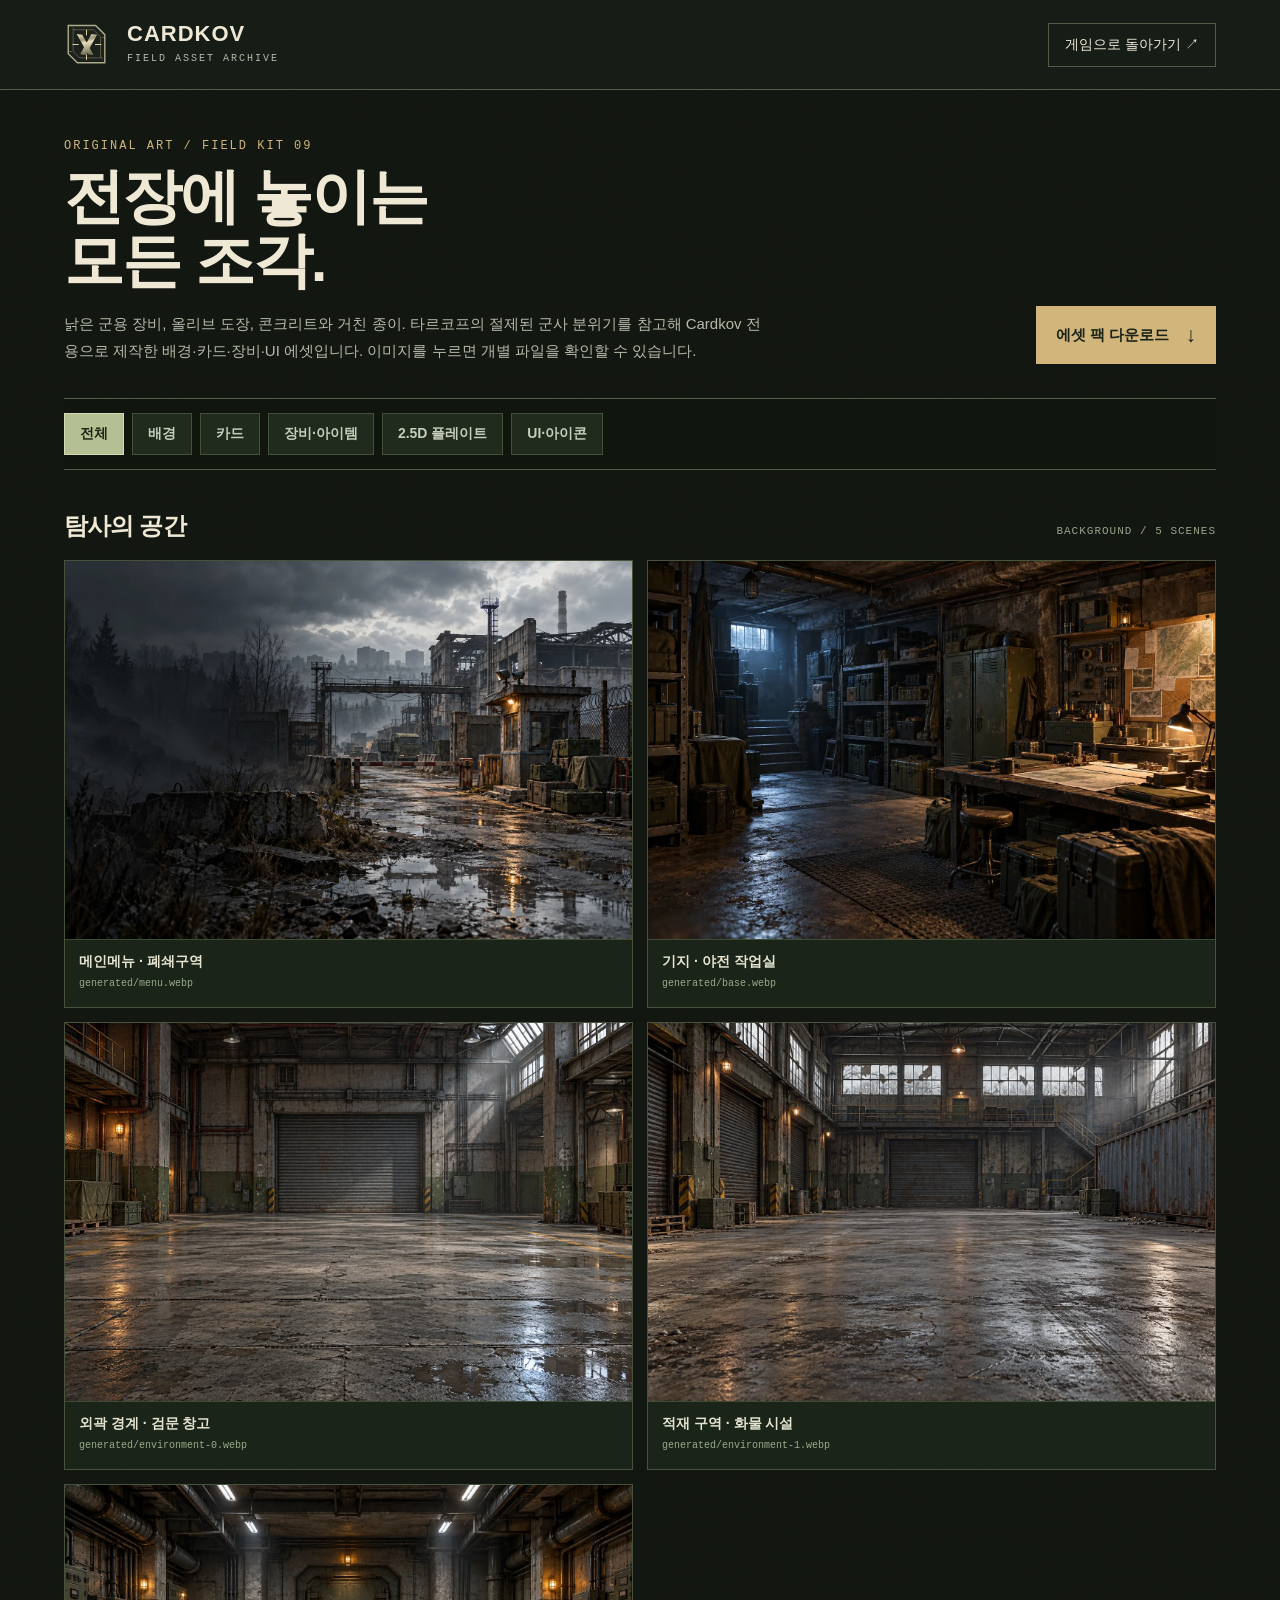
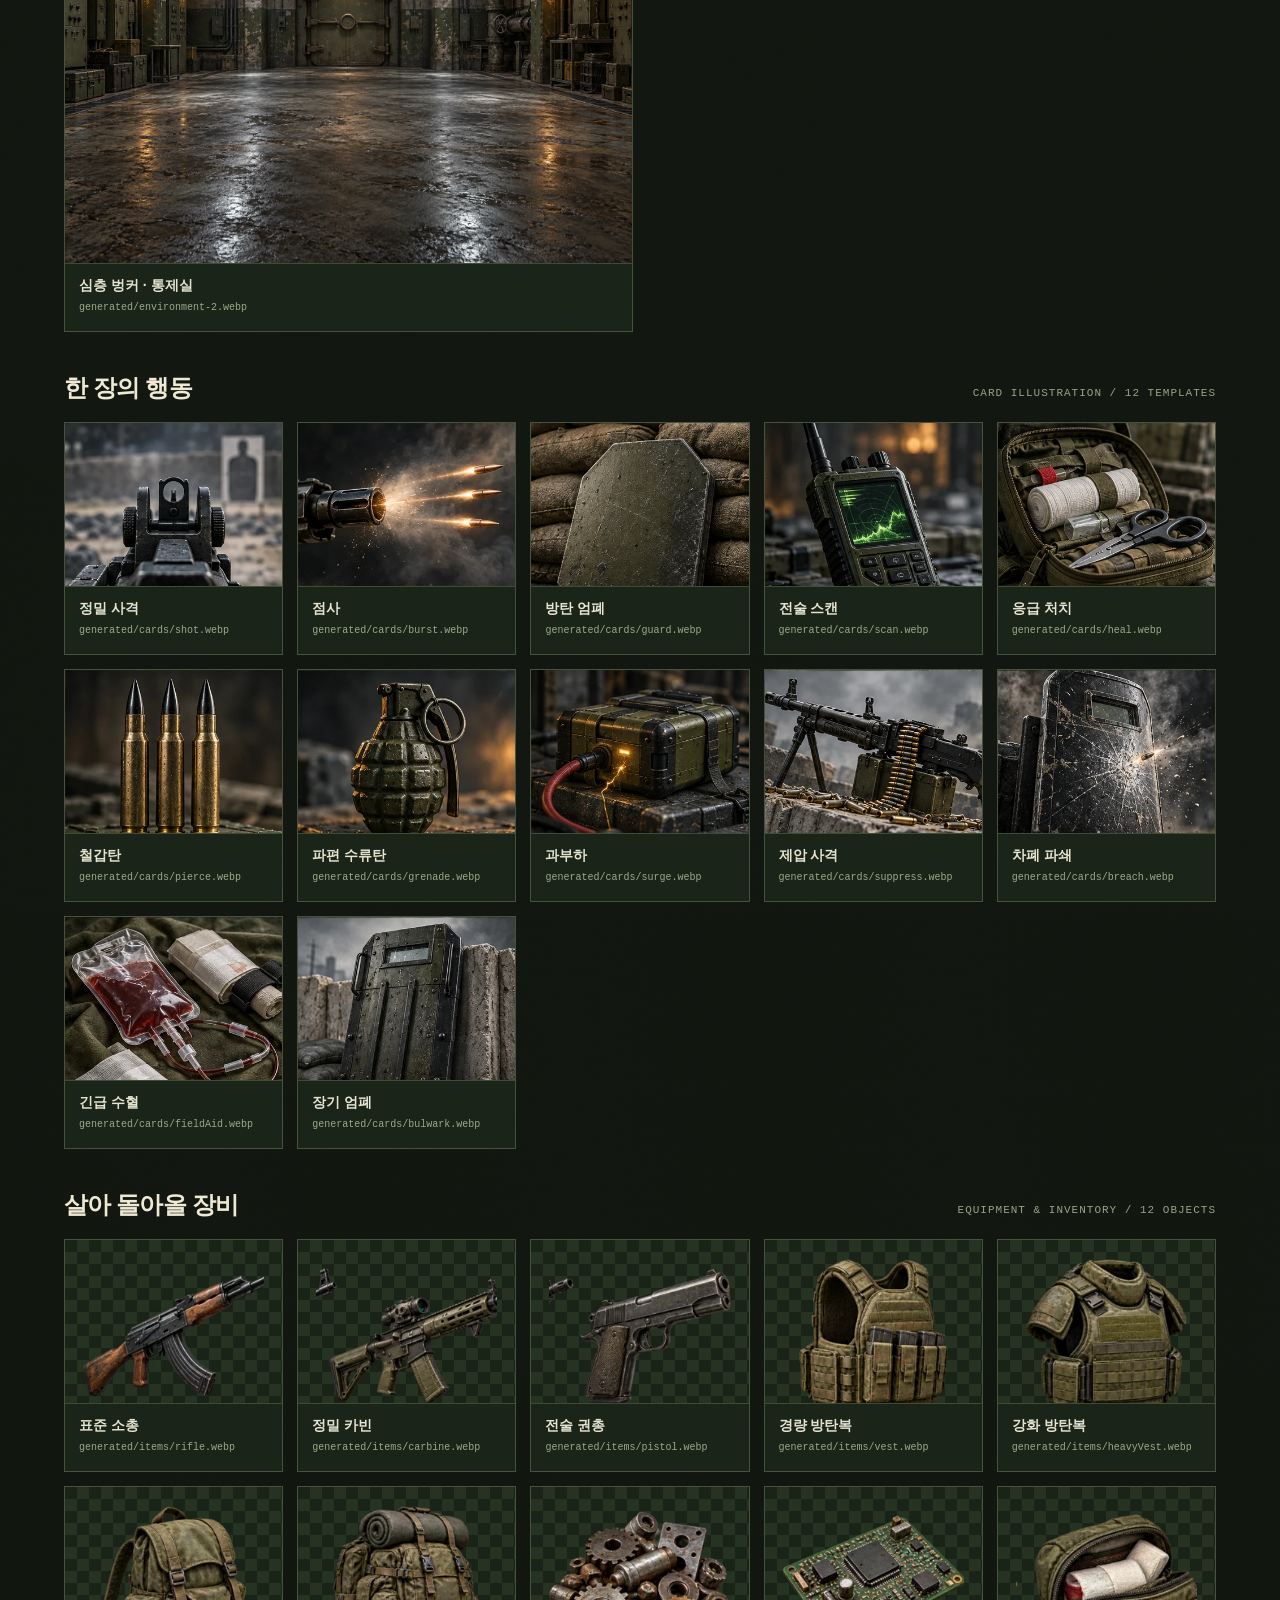
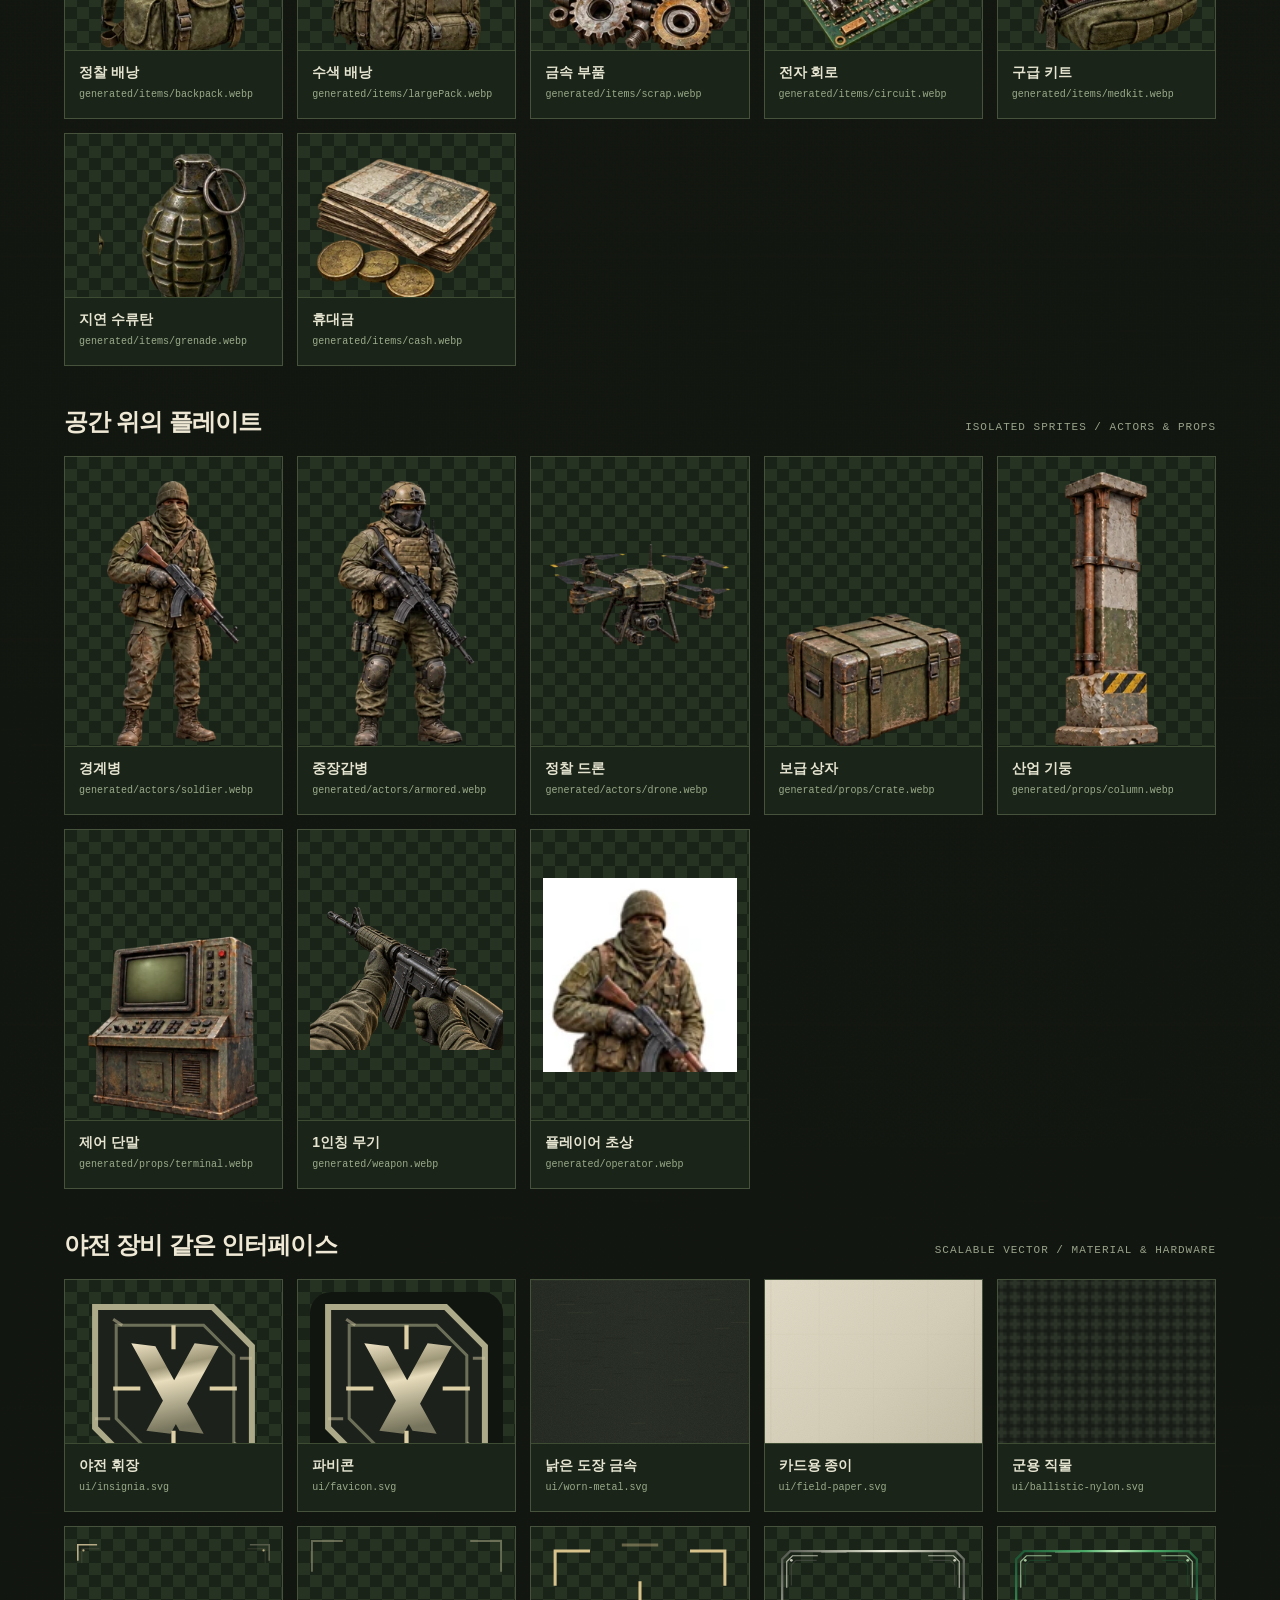
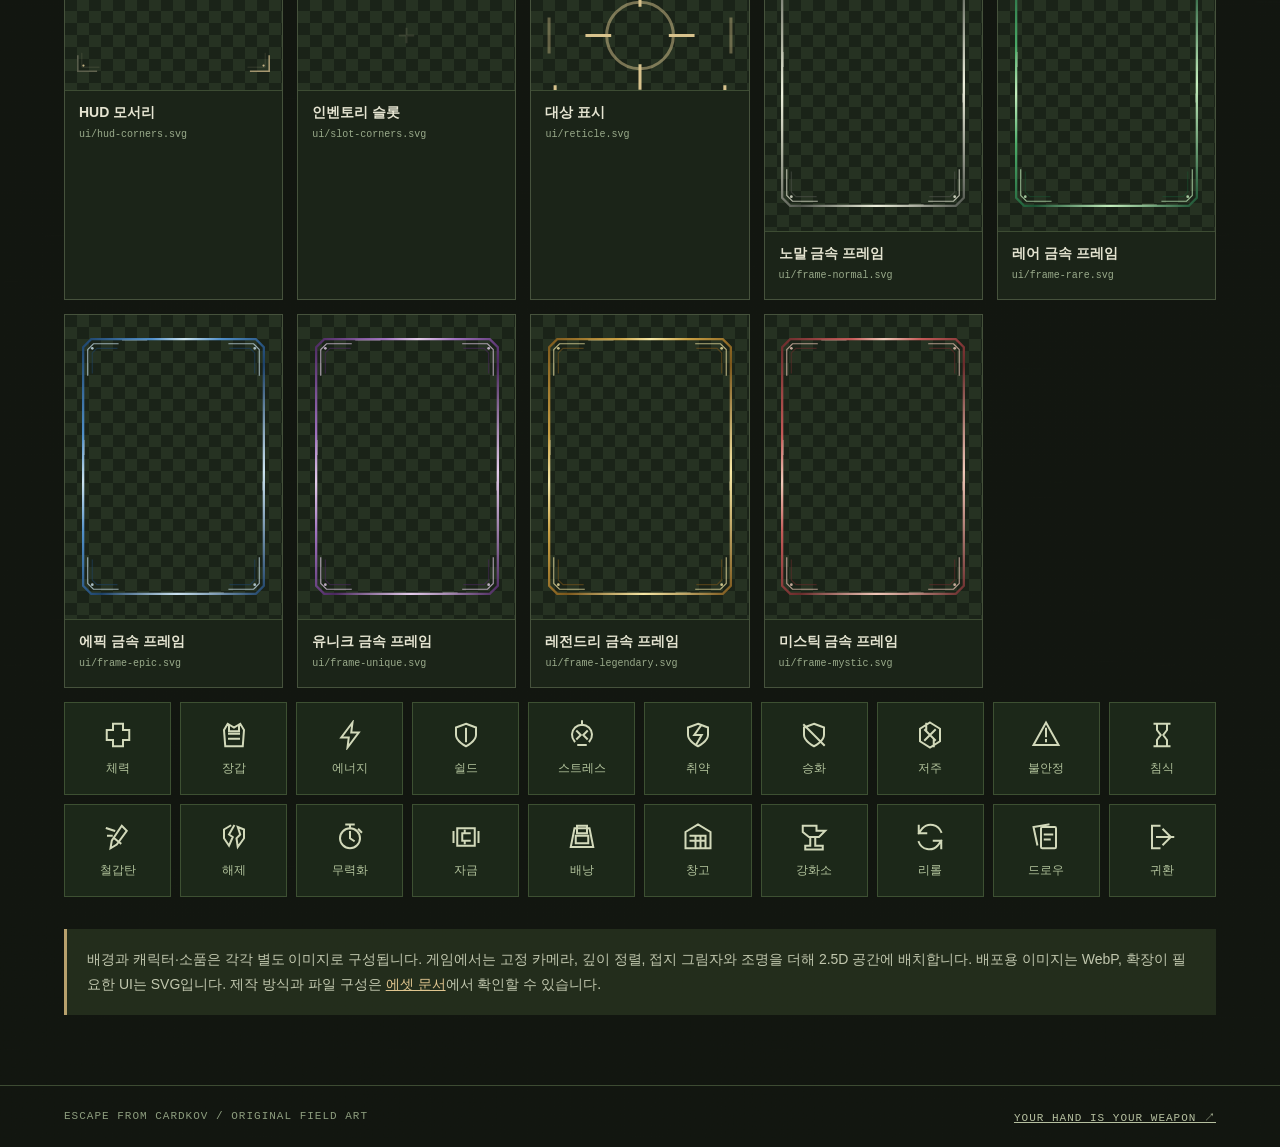
==== assets.html @ 1acfd9c2 "Create original military art pack and integrate Cardkov visual assets" ====
<!doctype html>
<html lang="ko">
<head>
  <meta charset="utf-8">
  <meta name="viewport" content="width=device-width, initial-scale=1">
  <meta name="theme-color" content="#161a15">
  <title>Cardkov — 에셋 보관소</title>
  <link rel="icon" href="assets/ui/favicon.svg">
  <style>
    :root{color-scheme:dark;--paper:#eee8d5;--muted:#b4baa8;--line:#515b45;--olive:#a4b380;--brass:#d1b57a;font-family:Arial,"Apple SD Gothic Neo","Malgun Gothic",sans-serif;background:#11150f;color:var(--paper)}
    *{box-sizing:border-box}body{margin:0;background:linear-gradient(#11150fe8,#11150ff5),url("assets/ui/worn-metal.svg")}a{color:inherit}button,a{-webkit-tap-highlight-color:transparent}a:focus-visible,button:focus-visible{outline:3px solid var(--brass);outline-offset:4px}header{padding:22px clamp(18px,5vw,80px);display:flex;align-items:center;gap:18px;border-bottom:1px solid var(--line);background:#171e16e8}header img{width:45px;height:45px}.brand{font:900 22px/1 Arial,sans-serif;letter-spacing:1px;text-decoration:none}.brand small{display:block;font:10px/1.4 monospace;color:var(--muted);letter-spacing:2px;margin-top:7px}.back{margin-left:auto;text-decoration:none;border:1px solid var(--line);padding:12px 16px;font-size:14px}.back:hover{border-color:var(--brass);color:var(--brass)}main{max-width:1640px;margin:auto;padding:45px clamp(18px,5vw,80px) 70px}.intro{display:grid;grid-template-columns:1fr auto;align-items:end;gap:25px;margin-bottom:34px}.kicker{font:12px monospace;letter-spacing:2px;color:var(--brass)}h1{font-size:clamp(32px,5vw,60px);line-height:1.06;margin:12px 0 18px;letter-spacing:-2px}.intro p{max-width:710px;color:var(--muted);font-size:15px;line-height:1.8;margin-bottom:0}.download{display:inline-flex;align-items:center;gap:16px;padding:17px 20px;background:var(--brass);color:#1b2418;text-decoration:none;font-weight:800;font-size:15px;white-space:nowrap}.download:hover{background:#e5cd9d}.download span{font-size:21px}.filters{position:sticky;top:0;z-index:2;display:flex;gap:8px;overflow:auto;padding:14px 0;background:#11170ff5;backdrop-filter:blur(8px);border-top:1px solid var(--line);border-bottom:1px solid var(--line);margin-bottom:38px}.filters button{flex-shrink:0;font:600 14px Arial,sans-serif;padding:10px 15px;min-height:42px;color:#c6cdbb;background:#212b1d;border:1px solid #43513a;cursor:pointer}.filters button[aria-pressed="true"]{background:#b5bf94;color:#1c2616;border-color:#d2dbb1}.collection{margin-top:40px}.collection[hidden]{display:none}.section-head{display:flex;align-items:baseline;justify-content:space-between;gap:20px;margin-bottom:18px}.section-head h2{font-size:24px;letter-spacing:-.8px;margin:0}.section-head p{font:11px monospace;letter-spacing:1px;color:#99a38a;margin:0}.grid{display:grid;grid-template-columns:repeat(auto-fill,minmax(205px,1fr));gap:14px}.grid.backgrounds{grid-template-columns:repeat(auto-fit,minmax(min(100%,380px),1fr))}figure{margin:0;border:1px solid #46523c;background:#1b2418;min-width:0;transition:border-color .15s}figure:hover{border-color:#a6ad87}.image-link{display:grid;place-items:center;position:relative;aspect-ratio:4/3;background:#11180e;overflow:hidden;text-decoration:none}.image-link img{width:100%;height:100%;object-fit:cover;display:block;transition:transform .25s}.image-link:hover img{transform:scale(1.025)}.backgrounds .image-link{aspect-ratio:3/2}.cutout .image-link{background-color:#1a2318;background-image:linear-gradient(45deg,#263222 25%,transparent 25%),linear-gradient(-45deg,#263222 25%,transparent 25%),linear-gradient(45deg,transparent 75%,#263222 75%),linear-gradient(-45deg,transparent 75%,#263222 75%);background-size:24px 24px;background-position:0 0,0 12px,12px -12px,-12px 0}.cutout .image-link img{object-fit:contain;padding:12px}.plate .image-link{aspect-ratio:3/4}.ui .image-link{aspect-ratio:4/3}.ui img{object-fit:contain;padding:20px}.ui figure.texture img{padding:0;object-fit:cover}.ui figure.frame .image-link{aspect-ratio:5/7}.ui figure.frame img{height:90%;width:90%;padding:6px}.missing{display:grid;place-items:center;padding:20px;color:#a2ae93;text-align:center;font:13px/1.6 monospace}.missing:before{content:"IMAGE UNAVAILABLE";display:block;letter-spacing:1px}.missing img{display:none}figcaption{padding:13px 14px 14px;border-top:1px solid #3d4c33;min-height:68px}figcaption strong{display:block;font-size:14px;color:#e5e4d1}figcaption small{display:block;font:10px/1.6 monospace;color:#9aab8b;overflow-wrap:anywhere;margin-top:5px}.icons{display:grid;grid-template-columns:repeat(auto-fill,minmax(105px,1fr));gap:9px;margin-top:14px}.icon{display:grid;justify-items:center;gap:10px;background:#1c2819;border:1px solid #3d5032;padding:17px 8px;color:#d2d9ba}.icon svg{height:30px;width:30px;fill:none;stroke:currentColor;stroke-width:1.6;stroke-linecap:round;stroke-linejoin:round}.icon span{font-size:12px;color:#b2c39c}.note{padding:18px 20px;margin:32px 0 0;border-left:3px solid #b8a16d;background:#25301de6;color:#c1c7ae;font-size:14px;line-height:1.8}.note a{color:#e0c58f}footer{border-top:1px solid #3d4b33;padding:24px clamp(18px,5vw,80px);display:flex;justify-content:space-between;gap:12px;color:#8d9d7e;font:11px monospace;letter-spacing:1px}footer a{color:#b5bf9f}
    @media(max-width:650px){header{padding:16px 18px;gap:10px}header img{width:34px;height:34px}.brand{font-size:18px}.brand small{font-size:8px;letter-spacing:1px}.back{font-size:12px;padding:10px}.intro{display:block}.download{margin-top:22px;font-size:14px}.grid{grid-template-columns:repeat(2,minmax(0,1fr));gap:9px}figcaption{padding:11px;min-height:75px}figcaption strong{font-size:13px}figcaption small{font-size:9px}.section-head{display:block}.section-head p{margin-top:9px}.filters{margin-bottom:28px}.filters button{padding:10px 12px}.collection{margin-top:30px}.cutout .image-link img{padding:7px}.ui img{padding:10px}footer{flex-direction:column}}
    @media(prefers-reduced-motion:reduce){*{transition:none!important;scroll-behavior:auto!important}}
  </style>
</head>
<body>
  <header><img src="assets/ui/insignia.svg" alt=""><a class="brand" href="./?v=9">CARDKOV<small>FIELD ASSET ARCHIVE</small></a><a class="back" href="./?v=9">게임으로 돌아가기 ↗</a></header>
  <main>
    <div class="intro"><div><span class="kicker">ORIGINAL ART / FIELD KIT 09</span><h1>전장에 놓이는<br>모든 조각.</h1><p>낡은 군용 장비, 올리브 도장, 콘크리트와 거친 종이. 타르코프의 절제된 군사 분위기를 참고해 Cardkov 전용으로 제작한 배경·카드·장비·UI 에셋입니다. 이미지를 누르면 개별 파일을 확인할 수 있습니다.</p></div><a class="download" href="assets/cardkov-art-pack.zip" download>에셋 팩 다운로드 <span>↓</span></a></div>
    <nav class="filters" aria-label="에셋 종류"><button data-filter="all" aria-pressed="true">전체</button><button data-filter="backgrounds" aria-pressed="false">배경</button><button data-filter="cards" aria-pressed="false">카드</button><button data-filter="items" aria-pressed="false">장비·아이템</button><button data-filter="plates" aria-pressed="false">2.5D 플레이트</button><button data-filter="ui" aria-pressed="false">UI·아이콘</button></nav>
    <div id="collections"></div>
    <p class="note">배경과 캐릭터·소품은 각각 별도 이미지로 구성됩니다. 게임에서는 고정 카메라, 깊이 정렬, 접지 그림자와 조명을 더해 2.5D 공간에 배치합니다. 배포용 이미지는 WebP, 확장이 필요한 UI는 SVG입니다. 제작 방식과 파일 구성은 <a href="docs/asset-pack.md">에셋 문서</a>에서 확인할 수 있습니다.</p>
  </main>
  <footer><span>ESCAPE FROM CARDKOV / ORIGINAL FIELD ART</span><a href="./?v=9">YOUR HAND IS YOUR WEAPON ↗</a></footer>
  <script>
    "use strict";
    const groups=[
      {id:"backgrounds",title:"탐사의 공간",subtitle:"BACKGROUND / 5 SCENES",className:"backgrounds",files:[["메인메뉴 · 폐쇄구역","generated/menu.webp"],["기지 · 야전 작업실","generated/base.webp"],["외곽 경계 · 검문 창고","generated/environment-0.webp"],["적재 구역 · 화물 시설","generated/environment-1.webp"],["심층 벙커 · 통제실","generated/environment-2.webp"]]},
      {id:"cards",title:"한 장의 행동",subtitle:"CARD ILLUSTRATION / 12 TEMPLATES",files:[["정밀 사격","shot"],["점사","burst"],["방탄 엄폐","guard"],["전술 스캔","scan"],["응급 처치","heal"],["철갑탄","pierce"],["파편 수류탄","grenade"],["과부하","surge"],["제압 사격","suppress"],["차폐 파쇄","breach"],["긴급 수혈","fieldAid"],["장기 엄폐","bulwark"]].map(([name,id])=>[name,`generated/cards/${id}.webp`])},
      {id:"items",title:"살아 돌아올 장비",subtitle:"EQUIPMENT & INVENTORY / 12 OBJECTS",className:"cutout",files:[["표준 소총","rifle"],["정밀 카빈","carbine"],["전술 권총","pistol"],["경량 방탄복","vest"],["강화 방탄복","heavyVest"],["정찰 배낭","backpack"],["수색 배낭","largePack"],["금속 부품","scrap"],["전자 회로","circuit"],["구급 키트","medkit"],["지연 수류탄","grenade"],["휴대금","cash"]].map(([name,id])=>[name,`generated/items/${id}.webp`])},
      {id:"plates",title:"공간 위의 플레이트",subtitle:"ISOLATED SPRITES / ACTORS & PROPS",className:"cutout plate",files:[["경계병","generated/actors/soldier.webp"],["중장갑병","generated/actors/armored.webp"],["정찰 드론","generated/actors/drone.webp"],["보급 상자","generated/props/crate.webp"],["산업 기둥","generated/props/column.webp"],["제어 단말","generated/props/terminal.webp"],["1인칭 무기","generated/weapon.webp"],["플레이어 초상","generated/operator.webp"]]},
      {id:"ui",title:"야전 장비 같은 인터페이스",subtitle:"SCALABLE VECTOR / MATERIAL & HARDWARE",className:"cutout ui",files:[["야전 휘장","ui/insignia.svg"],["파비콘","ui/favicon.svg"],["낡은 도장 금속","ui/worn-metal.svg","texture"],["카드용 종이","ui/field-paper.svg","texture"],["군용 직물","ui/ballistic-nylon.svg","texture"],["HUD 모서리","ui/hud-corners.svg"],["인벤토리 슬롯","ui/slot-corners.svg"],["대상 표시","ui/reticle.svg"],...[ ["노말","normal"],["레어","rare"],["에픽","epic"],["유니크","unique"],["레전드리","legendary"],["미스틱","mystic"]].map(([name,id])=>[`${name} 금속 프레임`,`ui/frame-${id}.svg`,"frame"])]}
    ];
    const icons=[["체력","health"],["장갑","armor"],["에너지","energy"],["쉴드","shield"],["스트레스","stress"],["취약","vulnerable"],["승화","seal"],["저주","curse"],["불안정","unstable"],["침식","erosion"],["철갑탄","pierce"],["해제","shatter"],["무력화","delay"],["자금","currency"],["배낭","backpack"],["창고","warehouse"],["강화소","forge"],["리롤","reroll"],["드로우","draw"],["귀환","extract"]];
    const root=document.getElementById("collections");
    root.innerHTML=groups.map(group=>`<section class="collection" data-category="${group.id}" aria-labelledby="title-${group.id}"><div class="section-head"><h2 id="title-${group.id}">${group.title}</h2><p>${group.subtitle}</p></div><div class="grid ${group.className||""}">${group.files.map(([name,path,type])=>`<figure class="${type||""}"><a class="image-link" href="assets/${path}" target="_blank" rel="noopener" aria-label="${name} 원본 파일 열기"><img src="assets/${path}" alt="${name}" loading="lazy" decoding="async"></a><figcaption><strong>${name}</strong><small>${path}</small></figcaption></figure>`).join("")}</div>${group.id==="ui"?`<div class="icons">${icons.map(([name,id])=>`<div class="icon"><svg role="img" aria-label="${name}"><use href="assets/ui/field-icons.svg#${id}"/></svg><span>${name}</span></div>`).join("")}</div>`:""}</section>`).join("");
    root.addEventListener("error",event=>{if(event.target.tagName==="IMG"){event.target.closest(".image-link").classList.add("missing");event.target.removeAttribute("alt");}},true);
    document.querySelector(".filters").addEventListener("click",event=>{const button=event.target.closest("[data-filter]");if(!button)return;document.querySelectorAll("[data-filter]").forEach(node=>node.setAttribute("aria-pressed",String(node===button)));document.querySelectorAll("[data-category]").forEach(section=>section.hidden=button.dataset.filter!=="all"&&button.dataset.filter!==section.dataset.category);});
  </script>
</body>
</html>
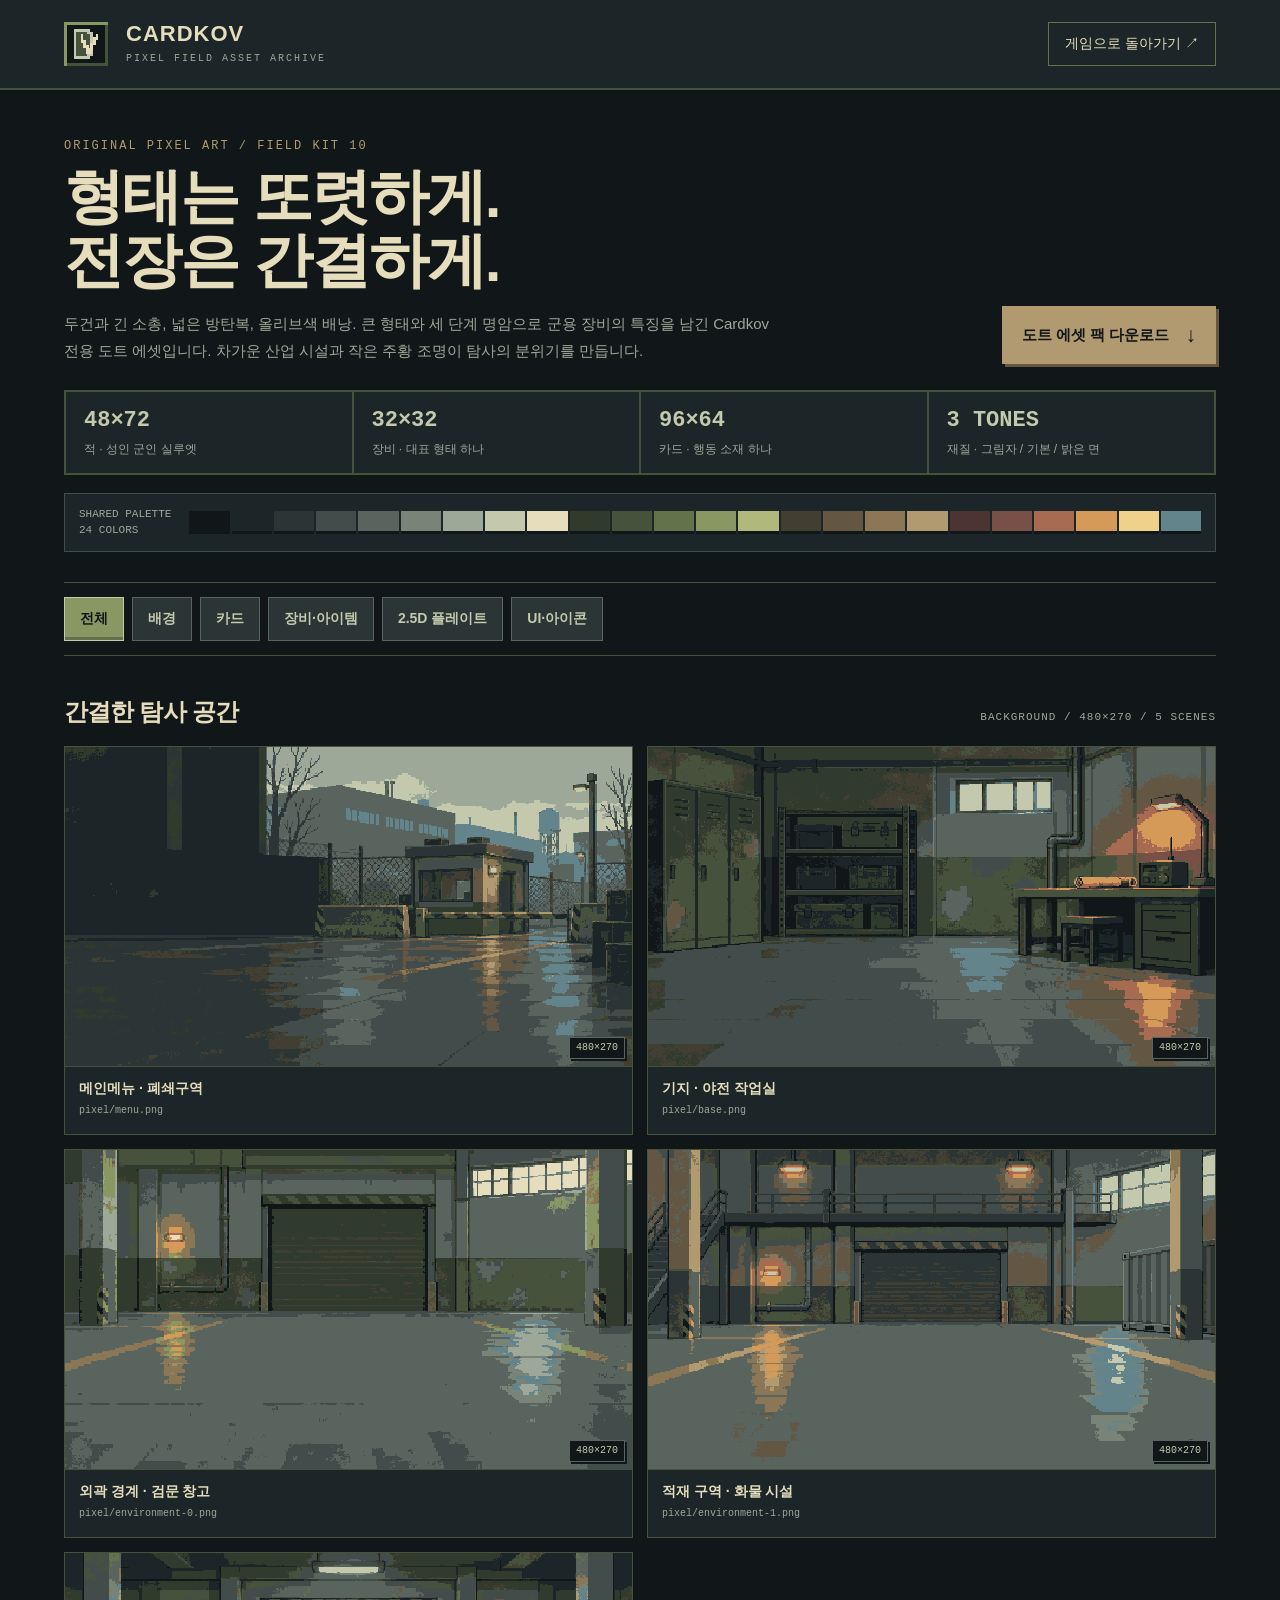
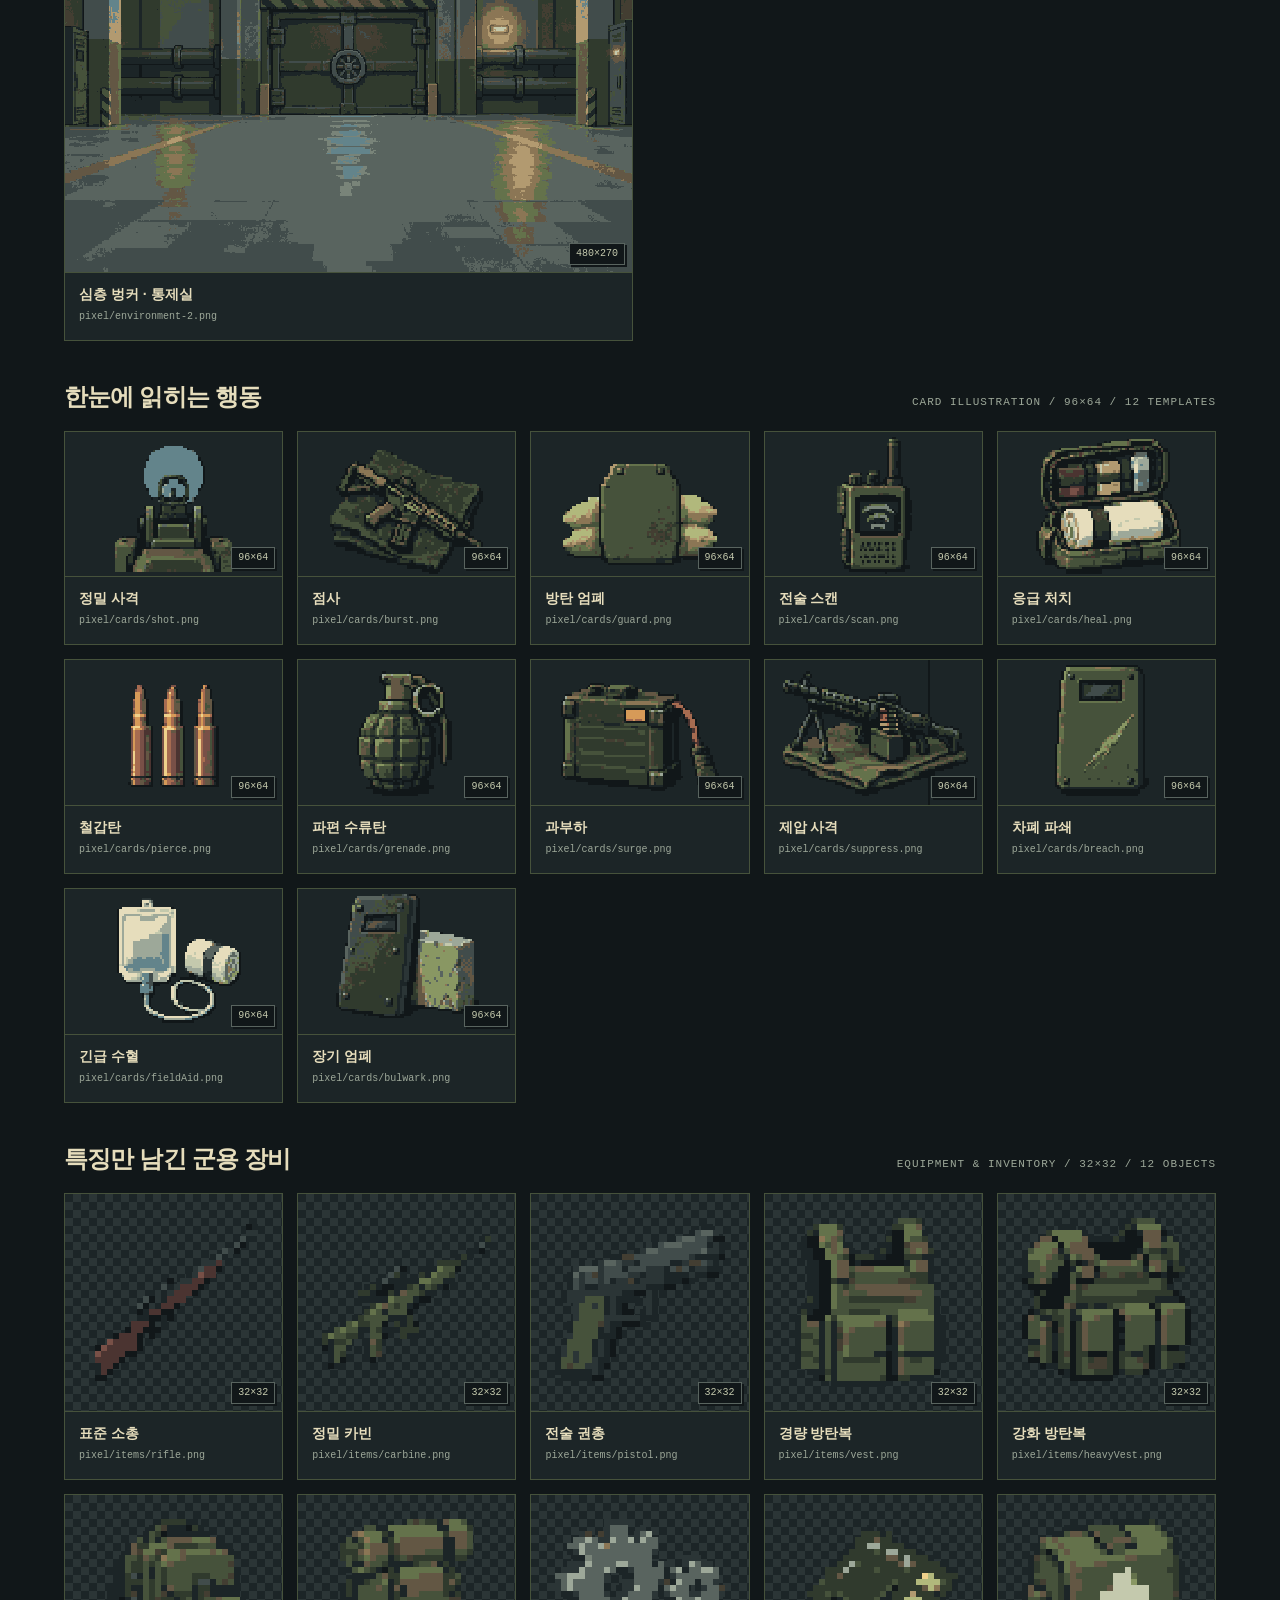
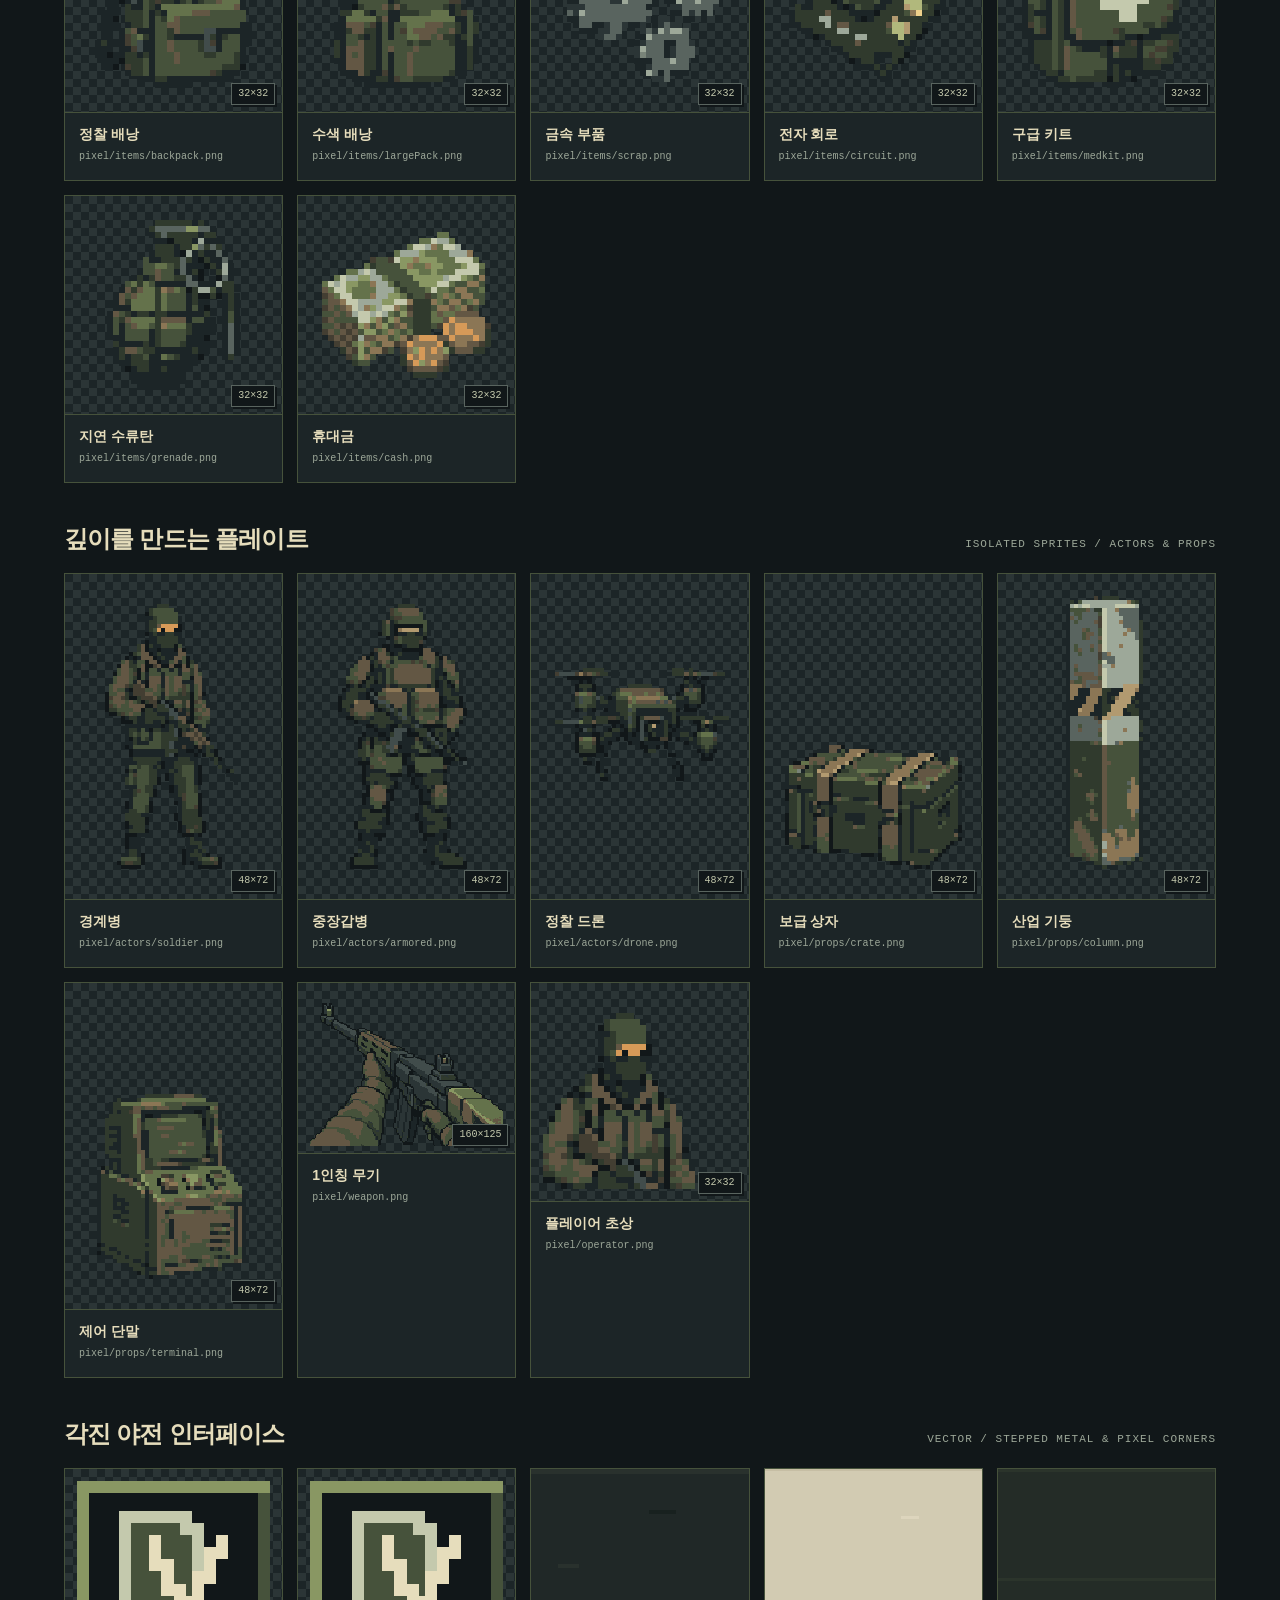
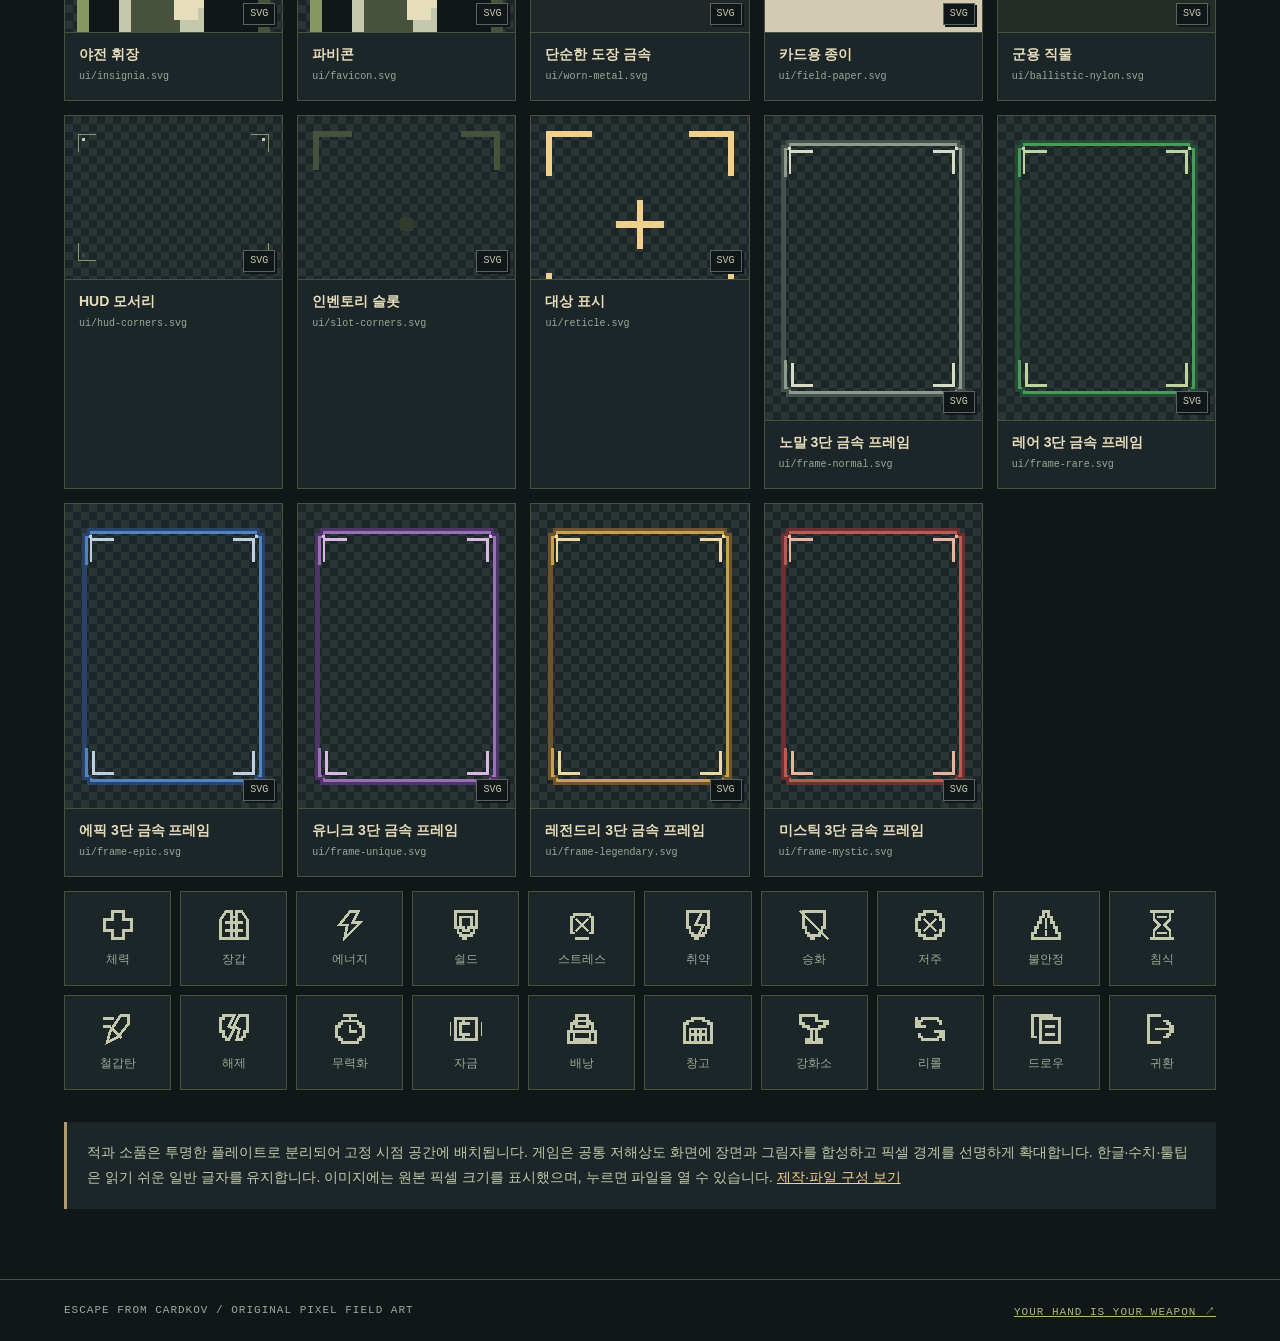
==== commit 952ff41f: "Unify Cardkov visuals with simplified military pixel art" ====
--- a/assets.html
+++ b/assets.html
@@ -3,38 +3,41 @@
 <head>
   <meta charset="utf-8">
   <meta name="viewport" content="width=device-width, initial-scale=1">
-  <meta name="theme-color" content="#161a15">
-  <title>Cardkov — 에셋 보관소</title>
-  <link rel="icon" href="assets/ui/favicon.svg">
+  <meta name="theme-color" content="#111719">
+  <title>Cardkov — 밀리터리 도트 에셋</title>
+  <link rel="icon" href="assets/ui/favicon.svg?v=10">
   <style>
-    :root{color-scheme:dark;--paper:#eee8d5;--muted:#b4baa8;--line:#515b45;--olive:#a4b380;--brass:#d1b57a;font-family:Arial,"Apple SD Gothic Neo","Malgun Gothic",sans-serif;background:#11150f;color:var(--paper)}
-    *{box-sizing:border-box}body{margin:0;background:linear-gradient(#11150fe8,#11150ff5),url("assets/ui/worn-metal.svg")}a{color:inherit}button,a{-webkit-tap-highlight-color:transparent}a:focus-visible,button:focus-visible{outline:3px solid var(--brass);outline-offset:4px}header{padding:22px clamp(18px,5vw,80px);display:flex;align-items:center;gap:18px;border-bottom:1px solid var(--line);background:#171e16e8}header img{width:45px;height:45px}.brand{font:900 22px/1 Arial,sans-serif;letter-spacing:1px;text-decoration:none}.brand small{display:block;font:10px/1.4 monospace;color:var(--muted);letter-spacing:2px;margin-top:7px}.back{margin-left:auto;text-decoration:none;border:1px solid var(--line);padding:12px 16px;font-size:14px}.back:hover{border-color:var(--brass);color:var(--brass)}main{max-width:1640px;margin:auto;padding:45px clamp(18px,5vw,80px) 70px}.intro{display:grid;grid-template-columns:1fr auto;align-items:end;gap:25px;margin-bottom:34px}.kicker{font:12px monospace;letter-spacing:2px;color:var(--brass)}h1{font-size:clamp(32px,5vw,60px);line-height:1.06;margin:12px 0 18px;letter-spacing:-2px}.intro p{max-width:710px;color:var(--muted);font-size:15px;line-height:1.8;margin-bottom:0}.download{display:inline-flex;align-items:center;gap:16px;padding:17px 20px;background:var(--brass);color:#1b2418;text-decoration:none;font-weight:800;font-size:15px;white-space:nowrap}.download:hover{background:#e5cd9d}.download span{font-size:21px}.filters{position:sticky;top:0;z-index:2;display:flex;gap:8px;overflow:auto;padding:14px 0;background:#11170ff5;backdrop-filter:blur(8px);border-top:1px solid var(--line);border-bottom:1px solid var(--line);margin-bottom:38px}.filters button{flex-shrink:0;font:600 14px Arial,sans-serif;padding:10px 15px;min-height:42px;color:#c6cdbb;background:#212b1d;border:1px solid #43513a;cursor:pointer}.filters button[aria-pressed="true"]{background:#b5bf94;color:#1c2616;border-color:#d2dbb1}.collection{margin-top:40px}.collection[hidden]{display:none}.section-head{display:flex;align-items:baseline;justify-content:space-between;gap:20px;margin-bottom:18px}.section-head h2{font-size:24px;letter-spacing:-.8px;margin:0}.section-head p{font:11px monospace;letter-spacing:1px;color:#99a38a;margin:0}.grid{display:grid;grid-template-columns:repeat(auto-fill,minmax(205px,1fr));gap:14px}.grid.backgrounds{grid-template-columns:repeat(auto-fit,minmax(min(100%,380px),1fr))}figure{margin:0;border:1px solid #46523c;background:#1b2418;min-width:0;transition:border-color .15s}figure:hover{border-color:#a6ad87}.image-link{display:grid;place-items:center;position:relative;aspect-ratio:4/3;background:#11180e;overflow:hidden;text-decoration:none}.image-link img{width:100%;height:100%;object-fit:cover;display:block;transition:transform .25s}.image-link:hover img{transform:scale(1.025)}.backgrounds .image-link{aspect-ratio:3/2}.cutout .image-link{background-color:#1a2318;background-image:linear-gradient(45deg,#263222 25%,transparent 25%),linear-gradient(-45deg,#263222 25%,transparent 25%),linear-gradient(45deg,transparent 75%,#263222 75%),linear-gradient(-45deg,transparent 75%,#263222 75%);background-size:24px 24px;background-position:0 0,0 12px,12px -12px,-12px 0}.cutout .image-link img{object-fit:contain;padding:12px}.plate .image-link{aspect-ratio:3/4}.ui .image-link{aspect-ratio:4/3}.ui img{object-fit:contain;padding:20px}.ui figure.texture img{padding:0;object-fit:cover}.ui figure.frame .image-link{aspect-ratio:5/7}.ui figure.frame img{height:90%;width:90%;padding:6px}.missing{display:grid;place-items:center;padding:20px;color:#a2ae93;text-align:center;font:13px/1.6 monospace}.missing:before{content:"IMAGE UNAVAILABLE";display:block;letter-spacing:1px}.missing img{display:none}figcaption{padding:13px 14px 14px;border-top:1px solid #3d4c33;min-height:68px}figcaption strong{display:block;font-size:14px;color:#e5e4d1}figcaption small{display:block;font:10px/1.6 monospace;color:#9aab8b;overflow-wrap:anywhere;margin-top:5px}.icons{display:grid;grid-template-columns:repeat(auto-fill,minmax(105px,1fr));gap:9px;margin-top:14px}.icon{display:grid;justify-items:center;gap:10px;background:#1c2819;border:1px solid #3d5032;padding:17px 8px;color:#d2d9ba}.icon svg{height:30px;width:30px;fill:none;stroke:currentColor;stroke-width:1.6;stroke-linecap:round;stroke-linejoin:round}.icon span{font-size:12px;color:#b2c39c}.note{padding:18px 20px;margin:32px 0 0;border-left:3px solid #b8a16d;background:#25301de6;color:#c1c7ae;font-size:14px;line-height:1.8}.note a{color:#e0c58f}footer{border-top:1px solid #3d4b33;padding:24px clamp(18px,5vw,80px);display:flex;justify-content:space-between;gap:12px;color:#8d9d7e;font:11px monospace;letter-spacing:1px}footer a{color:#b5bf9f}
-    @media(max-width:650px){header{padding:16px 18px;gap:10px}header img{width:34px;height:34px}.brand{font-size:18px}.brand small{font-size:8px;letter-spacing:1px}.back{font-size:12px;padding:10px}.intro{display:block}.download{margin-top:22px;font-size:14px}.grid{grid-template-columns:repeat(2,minmax(0,1fr));gap:9px}figcaption{padding:11px;min-height:75px}figcaption strong{font-size:13px}figcaption small{font-size:9px}.section-head{display:block}.section-head p{margin-top:9px}.filters{margin-bottom:28px}.filters button{padding:10px 12px}.collection{margin-top:30px}.cutout .image-link img{padding:7px}.ui img{padding:10px}footer{flex-direction:column}}
-    @media(prefers-reduced-motion:reduce){*{transition:none!important;scroll-behavior:auto!important}}
+    :root{color-scheme:dark;--paper:#e6ddbc;--muted:#9da899;--line:#46523b;--olive:#899763;--brass:#b29a70;font-family:Arial,"Apple SD Gothic Neo","Malgun Gothic",sans-serif;background:#111719;color:var(--paper)}
+    *{box-sizing:border-box}body{margin:0;background:#111719}a{color:inherit}button,a{-webkit-tap-highlight-color:transparent}a:focus-visible,button:focus-visible{outline:3px solid #efd18b;outline-offset:4px}header{padding:22px clamp(18px,5vw,80px);display:flex;align-items:center;gap:18px;border-bottom:2px solid var(--line);background:#1c2527}header img{width:44px;height:44px;image-rendering:pixelated}.brand{font:900 22px/1 Arial,sans-serif;letter-spacing:1px;text-decoration:none}.brand small{display:block;font:10px/1.4 monospace;color:var(--muted);letter-spacing:2px;margin-top:7px}.back{margin-left:auto;text-decoration:none;border:1px solid #64724b;padding:12px 16px;font-size:14px}.back:hover{border-color:var(--brass);color:var(--brass)}main{max-width:1640px;margin:auto;padding:45px clamp(18px,5vw,80px) 70px}.intro{display:grid;grid-template-columns:1fr auto;align-items:end;gap:25px;margin-bottom:26px}.kicker{font:12px monospace;letter-spacing:2px;color:var(--brass)}h1{font-size:clamp(32px,5vw,60px);line-height:1.06;margin:12px 0 18px;letter-spacing:-2px}.intro p{max-width:710px;color:var(--muted);font-size:15px;line-height:1.8;margin-bottom:0}.download{display:inline-flex;align-items:center;gap:16px;padding:17px 20px;background:var(--brass);color:#111719;text-decoration:none;font-weight:800;font-size:15px;white-space:nowrap;box-shadow:3px 3px 0 #635744}.download:hover{background:#efd18b}.download span{font-size:21px}.style-key{display:grid;grid-template-columns:repeat(4,minmax(0,1fr));gap:2px;background:#46523b;border:2px solid #46523b;margin:0 0 18px}.style-key div{background:#1c2527;padding:15px 18px}.style-key b{display:block;color:#c4c9ad;font:700 22px/1.3 monospace}.style-key span{display:block;font-size:12px;color:var(--muted);margin-top:5px}.palette-row{display:flex;align-items:center;gap:18px;margin-bottom:30px;padding:12px 14px;border:1px solid #414c4b;background:#1c2527}.palette-row>span{flex:0 0 auto;font:11px/1.5 monospace;color:var(--muted)}.palette{display:grid;grid-template-columns:repeat(24,minmax(0,1fr));flex:1;min-width:0;gap:2px}.palette i{display:block;min-height:23px;border-bottom:3px solid #111719}.filters{position:sticky;top:0;z-index:2;display:flex;gap:8px;overflow:auto;padding:14px 0;background:#111719;border-top:1px solid var(--line);border-bottom:1px solid var(--line);margin-bottom:38px}.filters button{flex-shrink:0;font:600 14px Arial,sans-serif;padding:10px 15px;min-height:44px;color:#c4c9ad;background:#2b3536;border:1px solid #59645f;cursor:pointer}.filters button[aria-pressed="true"]{background:#899763;color:#111719;border-color:#c4c9ad;box-shadow:inset 0 -3px #64724b}.collection{margin-top:40px}.collection[hidden]{display:none}.section-head{display:flex;align-items:baseline;justify-content:space-between;gap:20px;margin-bottom:18px}.section-head h2{font-size:24px;letter-spacing:-.8px;margin:0}.section-head p{font:11px monospace;letter-spacing:1px;color:#9da899;margin:0}.grid{display:grid;grid-template-columns:repeat(auto-fill,minmax(205px,1fr));gap:14px}.grid.backgrounds{grid-template-columns:repeat(auto-fit,minmax(min(100%,380px),1fr))}figure{margin:0;border:1px solid #46523b;background:#1c2527;min-width:0}figure:hover{border-color:#b1b87c}.image-link{display:grid;place-items:center;position:relative;aspect-ratio:3/2;background:#111719;overflow:hidden;text-decoration:none}.image-link img{width:100%;height:100%;object-fit:contain;display:block;image-rendering:pixelated}.backgrounds .image-link{aspect-ratio:16/9}.cutout .image-link{aspect-ratio:1;background-color:#1c2527;background-image:conic-gradient(#2b3536 25%,#1c2527 0 50%,#2b3536 0 75%,#1c2527 0);background-size:16px 16px}.cutout .image-link img{padding:12px}.plate .image-link{aspect-ratio:2/3}.plate .weapon .image-link{aspect-ratio:160/125}.plate .portrait .image-link{aspect-ratio:1}.ui .image-link{aspect-ratio:4/3}.ui img{padding:20px}.ui figure.texture img{padding:0;object-fit:cover}.ui figure.frame .image-link{aspect-ratio:5/7}.ui figure.frame img{height:90%;width:90%;padding:6px}.native-size{position:absolute;bottom:7px;right:7px;padding:4px 6px;border:1px solid #59645f;background:#111719;color:#c4c9ad;font:10px/1.2 monospace;box-shadow:2px 2px #111719;pointer-events:none}.missing{padding:20px;color:#9da899;text-align:center;font:13px/1.6 monospace}.missing:before{content:"IMAGE UNAVAILABLE";display:block;letter-spacing:1px}.missing img{display:none}figcaption{padding:13px 14px 14px;border-top:1px solid #46523b;min-height:68px}figcaption strong{display:block;font-size:14px;color:#e6ddbc}figcaption small{display:block;font:10px/1.6 monospace;color:#9da899;overflow-wrap:anywhere;margin-top:5px}.icons{display:grid;grid-template-columns:repeat(auto-fill,minmax(105px,1fr));gap:9px;margin-top:14px}.icon{display:grid;justify-items:center;gap:10px;background:#1c2527;border:1px solid #46523b;padding:17px 8px;color:#c4c9ad}.icon svg{height:32px;width:32px;fill:none;stroke:currentColor;stroke-width:2;stroke-linecap:square;stroke-linejoin:miter;shape-rendering:crispEdges}.icon span{font-size:12px;color:#9da899}.note{padding:18px 20px;margin:32px 0 0;border-left:3px solid #b29a70;background:#1c2527;color:#c4c9ad;font-size:14px;line-height:1.8}.note a{color:#efd18b}footer{border-top:1px solid #46523b;padding:24px clamp(18px,5vw,80px);display:flex;justify-content:space-between;gap:12px;color:#9da899;font:11px monospace;letter-spacing:1px}footer a{color:#b1b87c}
+    @media(max-width:650px){header{padding:16px 18px;gap:10px}header img{width:32px;height:32px}.brand{font-size:18px}.brand small{font-size:8px;letter-spacing:1px}.back{font-size:12px;padding:10px}.intro{display:block}.download{margin-top:22px;font-size:14px}.style-key{grid-template-columns:repeat(2,minmax(0,1fr))}.style-key div{padding:12px}.style-key b{font-size:20px}.style-key span{font-size:11px}.palette-row{display:block;padding:10px}.palette-row>span{display:block;margin-bottom:9px}.palette{grid-template-columns:repeat(12,minmax(0,1fr));gap:3px}.palette i{min-height:17px}.grid{grid-template-columns:repeat(2,minmax(0,1fr));gap:9px}figcaption{padding:11px;min-height:75px}figcaption strong{font-size:13px}figcaption small{font-size:9px}.section-head{display:block}.section-head p{margin-top:9px}.filters{margin-bottom:28px}.filters button{padding:10px 12px}.collection{margin-top:30px}.cutout .image-link img{padding:7px}.native-size{font-size:9px;padding:3px 5px;bottom:5px;right:5px}.ui img{padding:10px}footer{flex-direction:column}}
   </style>
 </head>
 <body>
-  <header><img src="assets/ui/insignia.svg" alt=""><a class="brand" href="./?v=9">CARDKOV<small>FIELD ASSET ARCHIVE</small></a><a class="back" href="./?v=9">게임으로 돌아가기 ↗</a></header>
+  <header><img src="assets/ui/insignia.svg?v=10" alt=""><a class="brand" href="./?v=10">CARDKOV<small>PIXEL FIELD ASSET ARCHIVE</small></a><a class="back" href="./?v=10">게임으로 돌아가기 ↗</a></header>
   <main>
-    <div class="intro"><div><span class="kicker">ORIGINAL ART / FIELD KIT 09</span><h1>전장에 놓이는<br>모든 조각.</h1><p>낡은 군용 장비, 올리브 도장, 콘크리트와 거친 종이. 타르코프의 절제된 군사 분위기를 참고해 Cardkov 전용으로 제작한 배경·카드·장비·UI 에셋입니다. 이미지를 누르면 개별 파일을 확인할 수 있습니다.</p></div><a class="download" href="assets/cardkov-art-pack.zip" download>에셋 팩 다운로드 <span>↓</span></a></div>
+    <div class="intro"><div><span class="kicker">ORIGINAL PIXEL ART / FIELD KIT 10</span><h1>형태는 또렷하게.<br>전장은 간결하게.</h1><p>두건과 긴 소총, 넓은 방탄복, 올리브색 배낭. 큰 형태와 세 단계 명암으로 군용 장비의 특징을 남긴 Cardkov 전용 도트 에셋입니다. 차가운 산업 시설과 작은 주황 조명이 탐사의 분위기를 만듭니다.</p></div><a class="download" href="assets/cardkov-art-pack.zip?v=10" download>도트 에셋 팩 다운로드 <span>↓</span></a></div>
+    <div class="style-key" aria-label="공통 아트 기준"><div><b>48×72</b><span>적 · 성인 군인 실루엣</span></div><div><b>32×32</b><span>장비 · 대표 형태 하나</span></div><div><b>96×64</b><span>카드 · 행동 소재 하나</span></div><div><b>3 TONES</b><span>재질 · 그림자 / 기본 / 밝은 면</span></div></div>
+    <div class="palette-row"><span>SHARED PALETTE<br>24 COLORS</span><div id="palette" class="palette" aria-label="올리브·회색·황갈색 중심 공통 24색"></div></div>
     <nav class="filters" aria-label="에셋 종류"><button data-filter="all" aria-pressed="true">전체</button><button data-filter="backgrounds" aria-pressed="false">배경</button><button data-filter="cards" aria-pressed="false">카드</button><button data-filter="items" aria-pressed="false">장비·아이템</button><button data-filter="plates" aria-pressed="false">2.5D 플레이트</button><button data-filter="ui" aria-pressed="false">UI·아이콘</button></nav>
     <div id="collections"></div>
-    <p class="note">배경과 캐릭터·소품은 각각 별도 이미지로 구성됩니다. 게임에서는 고정 카메라, 깊이 정렬, 접지 그림자와 조명을 더해 2.5D 공간에 배치합니다. 배포용 이미지는 WebP, 확장이 필요한 UI는 SVG입니다. 제작 방식과 파일 구성은 <a href="docs/asset-pack.md">에셋 문서</a>에서 확인할 수 있습니다.</p>
+    <p class="note">적과 소품은 투명한 플레이트로 분리되어 고정 시점 공간에 배치됩니다. 게임은 공통 저해상도 화면에 장면과 그림자를 합성하고 픽셀 경계를 선명하게 확대합니다. 한글·수치·툴팁은 읽기 쉬운 일반 글자를 유지합니다. 이미지에는 원본 픽셀 크기를 표시했으며, 누르면 파일을 열 수 있습니다. <a href="docs/asset-pack.md?v=10">제작·파일 구성 보기</a></p>
   </main>
-  <footer><span>ESCAPE FROM CARDKOV / ORIGINAL FIELD ART</span><a href="./?v=9">YOUR HAND IS YOUR WEAPON ↗</a></footer>
+  <footer><span>ESCAPE FROM CARDKOV / ORIGINAL PIXEL FIELD ART</span><a href="./?v=10">YOUR HAND IS YOUR WEAPON ↗</a></footer>
   <script>
     "use strict";
+    const palette=["#111719","#1c2527","#2b3536","#414c4b","#59645f","#798479","#9da899","#c4c9ad","#e6ddbc","#303a2d","#46523b","#64724b","#899763","#b1b87c","#433e32","#635744","#8b7655","#b29a70","#4b3431","#785047","#a66b50","#d69a58","#efd18b","#63848b"];
+    document.getElementById("palette").innerHTML=palette.map(color=>`<i style="background:${color}" title="${color}"></i>`).join("");
     const groups=[
-      {id:"backgrounds",title:"탐사의 공간",subtitle:"BACKGROUND / 5 SCENES",className:"backgrounds",files:[["메인메뉴 · 폐쇄구역","generated/menu.webp"],["기지 · 야전 작업실","generated/base.webp"],["외곽 경계 · 검문 창고","generated/environment-0.webp"],["적재 구역 · 화물 시설","generated/environment-1.webp"],["심층 벙커 · 통제실","generated/environment-2.webp"]]},
-      {id:"cards",title:"한 장의 행동",subtitle:"CARD ILLUSTRATION / 12 TEMPLATES",files:[["정밀 사격","shot"],["점사","burst"],["방탄 엄폐","guard"],["전술 스캔","scan"],["응급 처치","heal"],["철갑탄","pierce"],["파편 수류탄","grenade"],["과부하","surge"],["제압 사격","suppress"],["차폐 파쇄","breach"],["긴급 수혈","fieldAid"],["장기 엄폐","bulwark"]].map(([name,id])=>[name,`generated/cards/${id}.webp`])},
-      {id:"items",title:"살아 돌아올 장비",subtitle:"EQUIPMENT & INVENTORY / 12 OBJECTS",className:"cutout",files:[["표준 소총","rifle"],["정밀 카빈","carbine"],["전술 권총","pistol"],["경량 방탄복","vest"],["강화 방탄복","heavyVest"],["정찰 배낭","backpack"],["수색 배낭","largePack"],["금속 부품","scrap"],["전자 회로","circuit"],["구급 키트","medkit"],["지연 수류탄","grenade"],["휴대금","cash"]].map(([name,id])=>[name,`generated/items/${id}.webp`])},
-      {id:"plates",title:"공간 위의 플레이트",subtitle:"ISOLATED SPRITES / ACTORS & PROPS",className:"cutout plate",files:[["경계병","generated/actors/soldier.webp"],["중장갑병","generated/actors/armored.webp"],["정찰 드론","generated/actors/drone.webp"],["보급 상자","generated/props/crate.webp"],["산업 기둥","generated/props/column.webp"],["제어 단말","generated/props/terminal.webp"],["1인칭 무기","generated/weapon.webp"],["플레이어 초상","generated/operator.webp"]]},
-      {id:"ui",title:"야전 장비 같은 인터페이스",subtitle:"SCALABLE VECTOR / MATERIAL & HARDWARE",className:"cutout ui",files:[["야전 휘장","ui/insignia.svg"],["파비콘","ui/favicon.svg"],["낡은 도장 금속","ui/worn-metal.svg","texture"],["카드용 종이","ui/field-paper.svg","texture"],["군용 직물","ui/ballistic-nylon.svg","texture"],["HUD 모서리","ui/hud-corners.svg"],["인벤토리 슬롯","ui/slot-corners.svg"],["대상 표시","ui/reticle.svg"],...[ ["노말","normal"],["레어","rare"],["에픽","epic"],["유니크","unique"],["레전드리","legendary"],["미스틱","mystic"]].map(([name,id])=>[`${name} 금속 프레임`,`ui/frame-${id}.svg`,"frame"])]}
+      {id:"backgrounds",title:"간결한 탐사 공간",subtitle:"BACKGROUND / 480×270 / 5 SCENES",className:"backgrounds",size:"480×270",files:[["메인메뉴 · 폐쇄구역","pixel/menu.png"],["기지 · 야전 작업실","pixel/base.png"],["외곽 경계 · 검문 창고","pixel/environment-0.png"],["적재 구역 · 화물 시설","pixel/environment-1.png"],["심층 벙커 · 통제실","pixel/environment-2.png"]]},
+      {id:"cards",title:"한눈에 읽히는 행동",subtitle:"CARD ILLUSTRATION / 96×64 / 12 TEMPLATES",size:"96×64",files:[["정밀 사격","shot"],["점사","burst"],["방탄 엄폐","guard"],["전술 스캔","scan"],["응급 처치","heal"],["철갑탄","pierce"],["파편 수류탄","grenade"],["과부하","surge"],["제압 사격","suppress"],["차폐 파쇄","breach"],["긴급 수혈","fieldAid"],["장기 엄폐","bulwark"]].map(([name,id])=>[name,`pixel/cards/${id}.png`])},
+      {id:"items",title:"특징만 남긴 군용 장비",subtitle:"EQUIPMENT & INVENTORY / 32×32 / 12 OBJECTS",className:"cutout",size:"32×32",files:[["표준 소총","rifle"],["정밀 카빈","carbine"],["전술 권총","pistol"],["경량 방탄복","vest"],["강화 방탄복","heavyVest"],["정찰 배낭","backpack"],["수색 배낭","largePack"],["금속 부품","scrap"],["전자 회로","circuit"],["구급 키트","medkit"],["지연 수류탄","grenade"],["휴대금","cash"]].map(([name,id])=>[name,`pixel/items/${id}.png`])},
+      {id:"plates",title:"깊이를 만드는 플레이트",subtitle:"ISOLATED SPRITES / ACTORS & PROPS",className:"cutout plate",size:"48×72",files:[["경계병","pixel/actors/soldier.png"],["중장갑병","pixel/actors/armored.png"],["정찰 드론","pixel/actors/drone.png"],["보급 상자","pixel/props/crate.png"],["산업 기둥","pixel/props/column.png"],["제어 단말","pixel/props/terminal.png"],["1인칭 무기","pixel/weapon.png","weapon","160×125"],["플레이어 초상","pixel/operator.png","portrait","32×32"]]},
+      {id:"ui",title:"각진 야전 인터페이스",subtitle:"VECTOR / STEPPED METAL & PIXEL CORNERS",className:"cutout ui",size:"SVG",files:[["야전 휘장","ui/insignia.svg"],["파비콘","ui/favicon.svg"],["단순한 도장 금속","ui/worn-metal.svg","texture"],["카드용 종이","ui/field-paper.svg","texture"],["군용 직물","ui/ballistic-nylon.svg","texture"],["HUD 모서리","ui/hud-corners.svg"],["인벤토리 슬롯","ui/slot-corners.svg"],["대상 표시","ui/reticle.svg"],...[["노말","normal"],["레어","rare"],["에픽","epic"],["유니크","unique"],["레전드리","legendary"],["미스틱","mystic"]].map(([name,id])=>[`${name} 3단 금속 프레임`,`ui/frame-${id}.svg`,"frame"])]}
     ];
     const icons=[["체력","health"],["장갑","armor"],["에너지","energy"],["쉴드","shield"],["스트레스","stress"],["취약","vulnerable"],["승화","seal"],["저주","curse"],["불안정","unstable"],["침식","erosion"],["철갑탄","pierce"],["해제","shatter"],["무력화","delay"],["자금","currency"],["배낭","backpack"],["창고","warehouse"],["강화소","forge"],["리롤","reroll"],["드로우","draw"],["귀환","extract"]];
     const root=document.getElementById("collections");
-    root.innerHTML=groups.map(group=>`<section class="collection" data-category="${group.id}" aria-labelledby="title-${group.id}"><div class="section-head"><h2 id="title-${group.id}">${group.title}</h2><p>${group.subtitle}</p></div><div class="grid ${group.className||""}">${group.files.map(([name,path,type])=>`<figure class="${type||""}"><a class="image-link" href="assets/${path}" target="_blank" rel="noopener" aria-label="${name} 원본 파일 열기"><img src="assets/${path}" alt="${name}" loading="lazy" decoding="async"></a><figcaption><strong>${name}</strong><small>${path}</small></figcaption></figure>`).join("")}</div>${group.id==="ui"?`<div class="icons">${icons.map(([name,id])=>`<div class="icon"><svg role="img" aria-label="${name}"><use href="assets/ui/field-icons.svg#${id}"/></svg><span>${name}</span></div>`).join("")}</div>`:""}</section>`).join("");
-    root.addEventListener("error",event=>{if(event.target.tagName==="IMG"){event.target.closest(".image-link").classList.add("missing");event.target.removeAttribute("alt");}},true);
+    root.innerHTML=groups.map(group=>`<section class="collection" data-category="${group.id}" aria-labelledby="title-${group.id}"><div class="section-head"><h2 id="title-${group.id}">${group.title}</h2><p>${group.subtitle}</p></div><div class="grid ${group.className||""}">${group.files.map(([name,path,type,size])=>`<figure class="${type||""}"><a class="image-link" href="assets/${path}?v=10" target="_blank" rel="noopener" aria-label="${name} 원본 파일 열기"><img src="assets/${path}?v=10" alt="${name}" loading="lazy" decoding="async"><span class="native-size">${size||group.size}</span></a><figcaption><strong>${name}</strong><small>${path}</small></figcaption></figure>`).join("")}</div>${group.id==="ui"?`<div class="icons">${icons.map(([name,id])=>`<div class="icon"><svg role="img" aria-label="${name}"><use href="assets/ui/field-icons.svg?v=10#${id}"/></svg><span>${name}</span></div>`).join("")}</div>`:""}</section>`).join("");
+    root.addEventListener("error",event=>{if(event.target.tagName==="IMG"){event.target.closest(".image-link")?.classList.add("missing");event.target.removeAttribute("alt");}},true);
     document.querySelector(".filters").addEventListener("click",event=>{const button=event.target.closest("[data-filter]");if(!button)return;document.querySelectorAll("[data-filter]").forEach(node=>node.setAttribute("aria-pressed",String(node===button)));document.querySelectorAll("[data-category]").forEach(section=>section.hidden=button.dataset.filter!=="all"&&button.dataset.filter!==section.dataset.category);});
   </script>
 </body>
